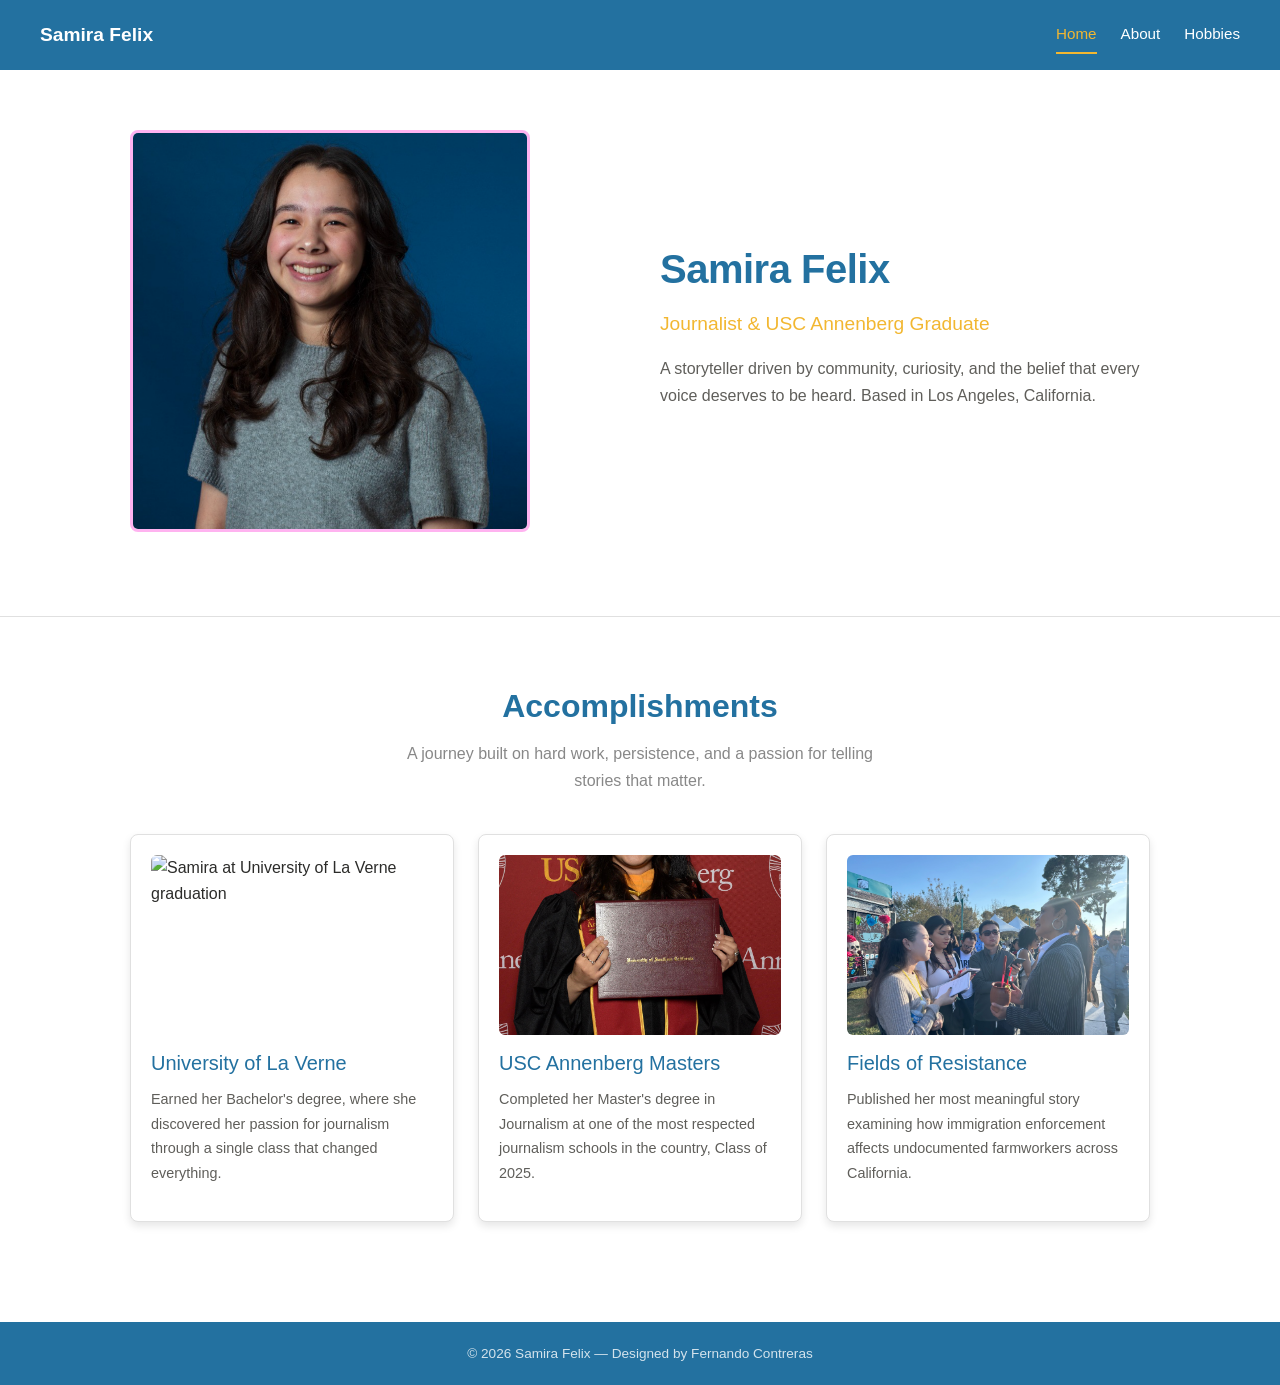
==== index.html @ d45fb2d0 "Submitting assignment 6.3 biosite development" ====
<!DOCTYPE html>
<!--
    Name: Fernando Contreras
    Date: July 3, 2026
    Assignment: 6.3 bioSite Development
    Description: Landing page for the Samira Felix bioSite project.
    Includes hero section with portrait and accomplishments cards.
    Course: CSD 340 Web Development with HTML and CSS
    Instructor: Professor Sue
-->
<html lang="en">
<head>
    <meta charset="UTF-8">
    <meta name="viewport" content="width=device-width, initial-scale=1.0">
    <meta name="description" content="Samira Felix - Journalist and USC Annenberg graduate">
    <meta name="author" content="Fernando Contreras">
    <title>Samira Felix</title>
    <link href="style.css" type="text/css" rel="stylesheet">
</head>

<body>

    <!-- Header and navigation -->
    <header>
        <a href="index.html" class="site-name">Samira Felix</a>
        <nav>
            <a href="index.html" class="active">Home</a>
            <a href="about.html">About</a>
            <a href="hobbies.html">Hobbies</a>
        </nav>
    </header>

    <!-- Hero section -->
    <section class="hero">
        <div class="hero-image">
            <img src="images/portrait.jpg" alt="Portrait of Samira Felix">
        </div>
        <div class="hero-text">
            <h1>Samira Felix</h1>
            <h2>Journalist &amp; USC Annenberg Graduate</h2>
            <p>A storyteller driven by community, curiosity, and the belief that every voice deserves to be heard. Based in Los Angeles, California.</p>
        </div>
    </section>

    <hr>

    <!-- Accomplishments section -->
    <div class="section-header">
        <h2>Accomplishments</h2>
        <p>A journey built on hard work, persistence, and a passion for telling stories that matter.</p>
    </div>

    <div class="card-grid">
        <div class="card">
            <img src="images/ulv_grad.jpg" alt="Samira at University of La Verne graduation">
            <h3>University of La Verne</h3>
            <p>Earned her Bachelor's degree, where she discovered her passion for journalism through a single class that changed everything.</p>
        </div>
        <div class="card">
            <img src="images/usc_grad.jpg" alt="Samira at USC Annenberg graduation">
            <h3>USC Annenberg Masters</h3>
            <p>Completed her Master's degree in Journalism at one of the most respected journalism schools in the country, Class of 2025.</p>
        </div>
        <div class="card">
            <img src="images/reporting.jpg" alt="Samira reporting on camera">
            <h3>Fields of Resistance</h3>
            <p>Published her most meaningful story examining how immigration enforcement affects undocumented farmworkers across California.</p>
        </div>
    </div>

    <!-- Footer -->
    <footer>
        <p>&copy; 2026 Samira Felix &mdash; Designed by Fernando Contreras</p>
    </footer>

</body>
</html>
---- style.css ----
/*
    Name: Fernando Contreras
    Date: July 3, 2026
    Assignment: 6.3 bioSite Development
    Description: Main stylesheet for the Samira Felix bioSite project.
    Covers atoms and molecules: colors, fonts, headings, layout,
    navigation, cards, and footer styles.
    Course: CSD 340 Web Development with HTML and CSS
    Instructor: Professor Sue
*/

/* =====================
   ATOMS: Colors & Base
   ===================== */

/* Color palette:
   Pink (primary accent): #FFB3F0
   Gold (secondary accent): #F2B731
   Dark Blue (structure): #2371A0
   Bright Blue (links): #2B77F8
   Light Green (touches): #C1F2AC
*/

* {
    box-sizing: border-box;
    margin: 0;
    padding: 0;
}

body {
    font-family: 'Helvetica', 'Arial', sans-serif;
    font-size: 16px;
    font-weight: 400;
    line-height: 1.6;
    color: #2C2C2A;
    background-color: #FFFFFF;
}

/* =====================
   ATOMS: Typography
   ===================== */

h1 {
    font-size: 2.5em;
    font-weight: 700;
    color: #2371A0;
    letter-spacing: -0.5px;
}

h2 {
    font-size: 1.75em;
    font-weight: 600;
    color: #2C2C2A;
}

h3 {
    font-size: 1.25em;
    font-weight: 500;
    color: #2C2C2A;
}

h4 {
    font-size: 1em;
    font-weight: 500;
    color: #5F5E5A;
}

p {
    font-size: 1em;
    font-weight: 400;
    line-height: 1.7;
    max-width: 65ch;
    margin-bottom: 16px;
}

/* =====================
   ATOMS: Links
   ===================== */

a {
    color: #2B77F8;
    text-decoration: none;
}

a:hover {
    color: #2371A0;
    text-decoration: underline;
}

a:visited {
    color: #7B5EA7;
}

/* =====================
   ATOMS: Images
   ===================== */

img {
    max-width: 100%;
    height: auto;
    display: block;
    border-radius: 6px;
}

figcaption {
    font-size: 0.8em;
    color: #888;
    font-style: italic;
    margin-top: 4px;
    text-align: center;
}

/* =====================
   ATOMS: Dividers
   ===================== */

hr {
    border: none;
    border-top: 1px solid #E0E0E0;
    margin: 24px 0;
}

/* =====================
   MOLECULES: Header
   ===================== */

header {
    background-color: #2371A0;
    color: white;
    padding: 16px 40px;
    display: flex;
    align-items: center;
    justify-content: space-between;
}

header .site-name {
    font-size: 1.2em;
    font-weight: 700;
    color: white;
    text-decoration: none;
}

header .site-name:hover {
    color: #FFB3F0;
}

/* =====================
   MOLECULES: Navigation
   ===================== */

nav {
    display: flex;
    gap: 24px;
}

nav a {
    color: white;
    text-decoration: none;
    font-size: 0.95em;
    font-weight: 500;
    padding: 6px 0;
    border-bottom: 2px solid transparent;
}

nav a:hover {
    border-bottom: 2px solid #FFB3F0;
    color: #FFB3F0;
    text-decoration: none;
}

nav a.active {
    border-bottom: 2px solid #F2B731;
    color: #F2B731;
}

/* =====================
   MOLECULES: Hero Section
   ===================== */

.hero {
    display: grid;
    grid-template-columns: 1fr 1fr;
    gap: 40px;
    align-items: center;
    padding: 60px 40px;
    max-width: 1100px;
    margin: 0 auto;
}

.hero-image img {
    width: 100%;
    max-width: 400px;
    border-radius: 8px;
    border: 3px solid #FFB3F0;
}

.hero-text h1 {
    margin-bottom: 8px;
}

.hero-text h2 {
    color: #F2B731;
    font-weight: 400;
    font-size: 1.2em;
    margin-bottom: 16px;
}

.hero-text p {
    color: #5F5E5A;
}

/* =====================
   MOLECULES: Cards
   ===================== */

.card-grid {
    display: grid;
    grid-template-columns: repeat(3, 1fr);
    gap: 24px;
    padding: 40px;
    max-width: 1100px;
    margin: 0 auto;
}

.card {
    background: #FFFFFF;
    border: 1px solid #E0E0E0;
    border-radius: 8px;
    padding: 20px;
    box-shadow: 0 4px 8px 0 rgba(0, 0, 0, 0.1);
    transition: 0.3s;
}

.card:hover {
    box-shadow: 0 8px 16px 0 rgba(0, 0, 0, 0.15);
}

.card img {
    width: 100%;
    height: 180px;
    object-fit: cover;
    border-radius: 6px;
    margin-bottom: 12px;
}

.card h3 {
    color: #2371A0;
    margin-bottom: 8px;
}

.card p {
    font-size: 0.9em;
    color: #5F5E5A;
}

/* =====================
   MOLECULES: Section Headers
   ===================== */

.section-header {
    text-align: center;
    padding: 40px 40px 0;
    max-width: 1100px;
    margin: 0 auto;
}

.section-header h2 {
    font-size: 2em;
    color: #2371A0;
    margin-bottom: 8px;
}

.section-header p {
    color: #888;
    max-width: 500px;
    margin: 0 auto;
}

/* =====================
   MOLECULES: Footer
   ===================== */

footer {
    background-color: #2371A0;
    color: white;
    text-align: center;
    padding: 20px 40px;
    margin-top: 60px;
}

footer p {
    font-size: 0.85em;
    color: rgba(255, 255, 255, 0.8);
    max-width: none;
    margin: 0;
}

footer a {
    color: #FFB3F0;
    text-decoration: none;
}

footer a:hover {
    text-decoration: underline;
}

/* =====================
   MOLECULES: Page Container
   ===================== */

.container {
    max-width: 1100px;
    margin: 0 auto;
    padding: 40px;
}
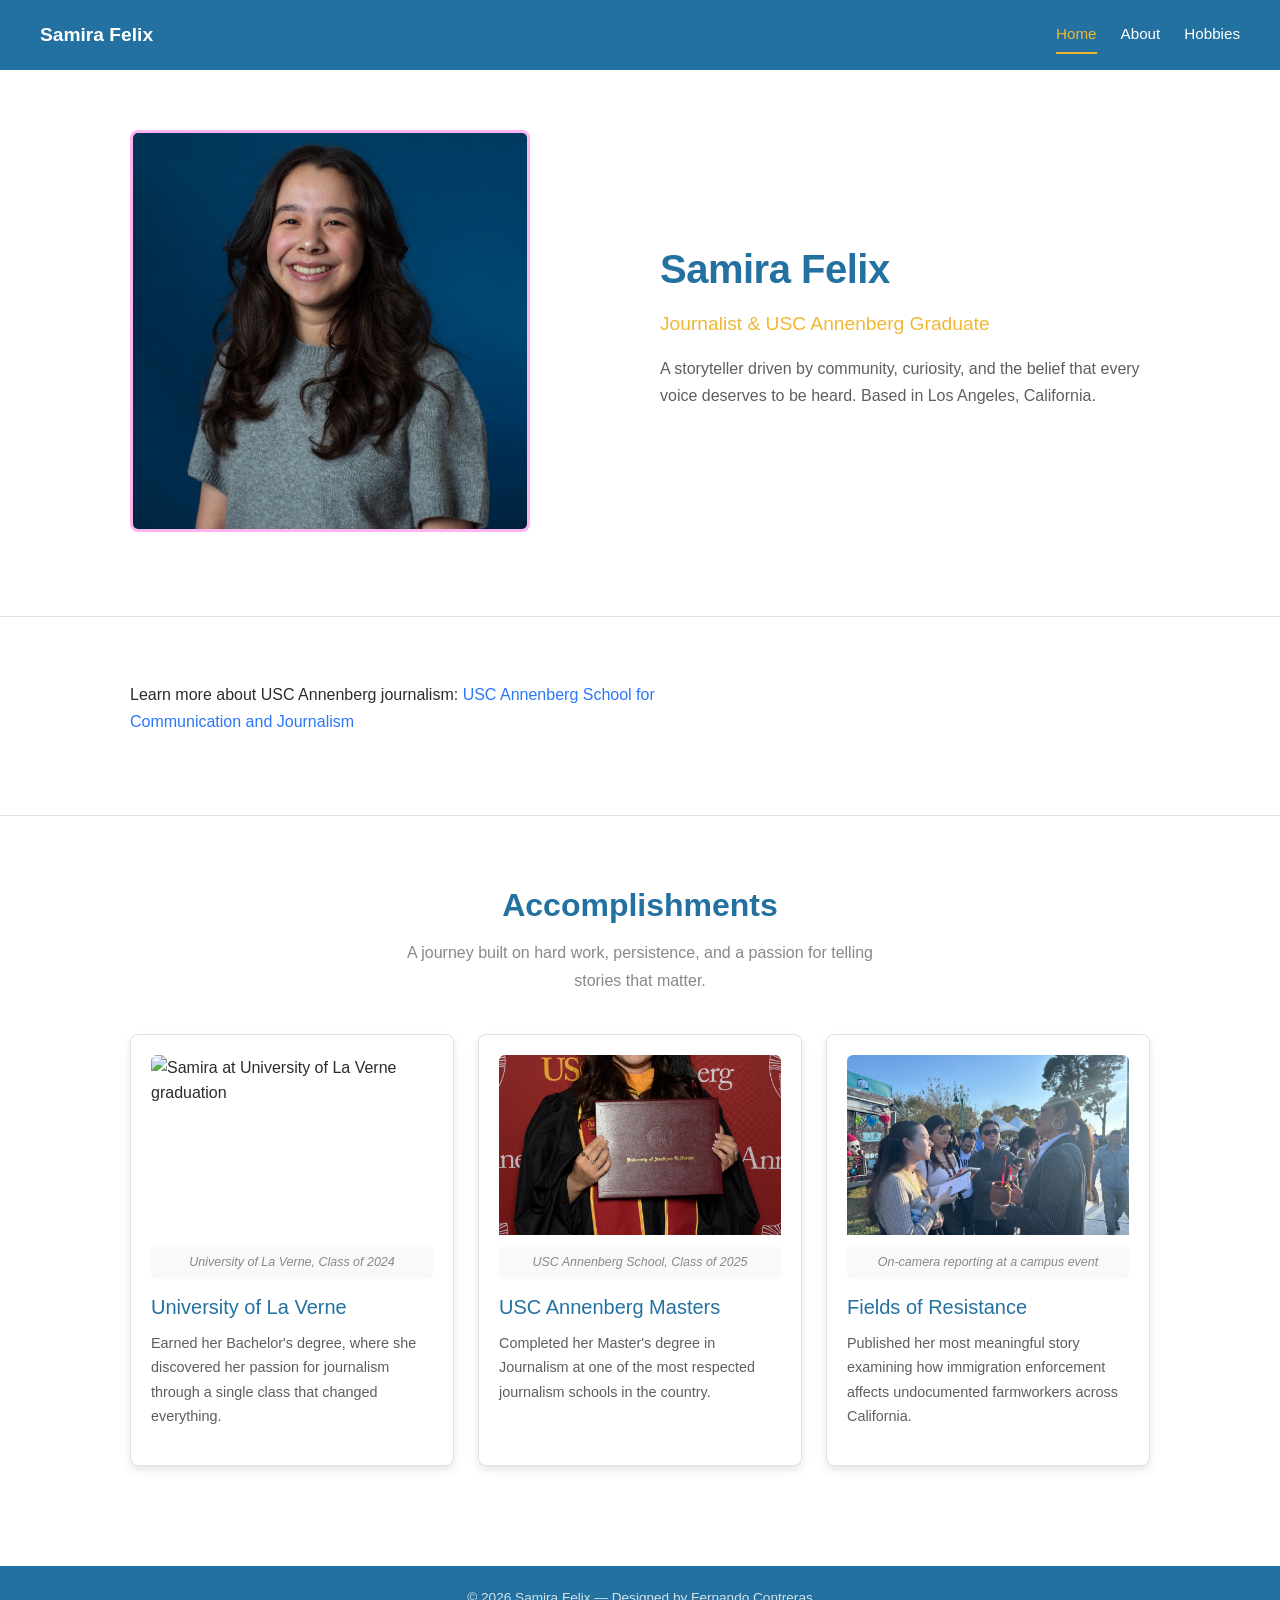
==== commit 4ddbc181: "Modifying the header and also about page and hobbies page" ====
--- a/index.html
+++ b/index.html
@@ -1,4 +1,4 @@
-<!DOCTYPE html>
+<!doctype html>
 <!--
     Name: Fernando Contreras
     Date: July 3, 2026
@@ -9,69 +9,113 @@
     Instructor: Professor Sue
 -->
 <html lang="en">
-<head>
-    <meta charset="UTF-8">
-    <meta name="viewport" content="width=device-width, initial-scale=1.0">
-    <meta name="description" content="Samira Felix - Journalist and USC Annenberg graduate">
-    <meta name="author" content="Fernando Contreras">
+  <head>
+    <meta charset="UTF-8" />
+    <meta name="viewport" content="width=device-width, initial-scale=1.0" />
+    <meta
+      name="description"
+      content="Samira Felix - Journalist and USC Annenberg graduate"
+    />
+    <meta name="author" content="Fernando Contreras" />
     <title>Samira Felix</title>
-    <link href="style.css" type="text/css" rel="stylesheet">
-</head>
+    <link href="style.css" type="text/css" rel="stylesheet" />
+  </head>
 
-<body>
-
+  <body>
     <!-- Header and navigation -->
     <header>
-        <a href="index.html" class="site-name">Samira Felix</a>
-        <nav>
-            <a href="index.html" class="active">Home</a>
-            <a href="about.html">About</a>
-            <a href="hobbies.html">Hobbies</a>
-        </nav>
+      <a href="index.html" class="site-name">Samira Felix</a>
+      <nav>
+        <a href="index.html" class="active">Home</a>
+        <a href="about.html">About</a>
+        <a href="hobbies.html">Hobbies</a>
+      </nav>
     </header>
 
     <!-- Hero section -->
     <section class="hero">
-        <div class="hero-image">
-            <img src="images/portrait.jpg" alt="Portrait of Samira Felix">
-        </div>
-        <div class="hero-text">
-            <h1>Samira Felix</h1>
-            <h2>Journalist &amp; USC Annenberg Graduate</h2>
-            <p>A storyteller driven by community, curiosity, and the belief that every voice deserves to be heard. Based in Los Angeles, California.</p>
-        </div>
+      <div class="hero-image">
+        <img src="images/portrait.jpg" alt="Portrait of Samira Felix" />
+      </div>
+      <div class="hero-text">
+        <h1>Samira Felix</h1>
+        <h2>Journalist &amp; USC Annenberg Graduate</h2>
+        <p>
+          A storyteller driven by community, curiosity, and the belief that
+          every voice deserves to be heard. Based in Los Angeles, California.
+        </p>
+      </div>
     </section>
 
-    <hr>
+    <hr />
+
+    <div class="container">
+      <p>
+        Learn more about USC Annenberg journalism:
+        <a href="https://annenberg.usc.edu/" target="_blank"
+          >USC Annenberg School for Communication and Journalism</a
+        >
+      </p>
+    </div>
+
+    <hr />
 
     <!-- Accomplishments section -->
     <div class="section-header">
-        <h2>Accomplishments</h2>
-        <p>A journey built on hard work, persistence, and a passion for telling stories that matter.</p>
+      <h2>Accomplishments</h2>
+      <p>
+        A journey built on hard work, persistence, and a passion for telling
+        stories that matter.
+      </p>
     </div>
 
     <div class="card-grid">
-        <div class="card">
-            <img src="images/ulv_grad.jpg" alt="Samira at University of La Verne graduation">
-            <h3>University of La Verne</h3>
-            <p>Earned her Bachelor's degree, where she discovered her passion for journalism through a single class that changed everything.</p>
-        </div>
-        <div class="card">
-            <img src="images/usc_grad.jpg" alt="Samira at USC Annenberg graduation">
-            <h3>USC Annenberg Masters</h3>
-            <p>Completed her Master's degree in Journalism at one of the most respected journalism schools in the country, Class of 2025.</p>
-        </div>
-        <div class="card">
-            <img src="images/reporting.jpg" alt="Samira reporting on camera">
-            <h3>Fields of Resistance</h3>
-            <p>Published her most meaningful story examining how immigration enforcement affects undocumented farmworkers across California.</p>
-        </div>
+      <div class="card">
+        <figure>
+          <img
+            src="images/ulv_grad.jpg"
+            alt="Samira at University of La Verne graduation"
+          />
+          <figcaption>University of La Verne, Class of 2024</figcaption>
+        </figure>
+        <h3>University of La Verne</h3>
+        <p>
+          Earned her Bachelor's degree, where she discovered her passion for
+          journalism through a single class that changed everything.
+        </p>
+      </div>
+
+      <div class="card">
+        <figure>
+          <img
+            src="images/usc_grad.jpg"
+            alt="Samira at USC Annenberg graduation"
+          />
+          <figcaption>USC Annenberg School, Class of 2025</figcaption>
+        </figure>
+        <h3>USC Annenberg Masters</h3>
+        <p>
+          Completed her Master's degree in Journalism at one of the most
+          respected journalism schools in the country.
+        </p>
+      </div>
+
+      <div class="card">
+        <figure>
+          <img src="images/reporting.jpg" alt="Samira reporting on camera" />
+          <figcaption>On-camera reporting at a campus event</figcaption>
+        </figure>
+        <h3>Fields of Resistance</h3>
+        <p>
+          Published her most meaningful story examining how immigration
+          enforcement affects undocumented farmworkers across California.
+        </p>
+      </div>
     </div>
 
     <!-- Footer -->
     <footer>
-        <p>&copy; 2026 Samira Felix &mdash; Designed by Fernando Contreras</p>
+      <p>&copy; 2026 Samira Felix &mdash; Designed by Fernando Contreras</p>
     </footer>
-
-</body>
-</html>+  </body>
+</html>
--- a/style.css
+++ b/style.css
@@ -312,4 +312,31 @@
     max-width: 1100px;
     margin: 0 auto;
     padding: 40px;
+}
+
+/* =====================
+   ATOMS: Figure & Caption
+   ===================== */
+
+figure {
+    margin: 0;
+    padding: 0;
+}
+
+.card figure img {
+    width: 100%;
+    height: 180px;
+    object-fit: cover;
+    border-radius: 6px 6px 0 0;
+}
+
+.card figcaption {
+    font-size: 0.78em;
+    color: #888;
+    font-style: italic;
+    text-align: center;
+    padding: 6px 8px;
+    background: #f9f9f9;
+    border-radius: 0 0 6px 6px;
+    margin-bottom: 12px;
 }
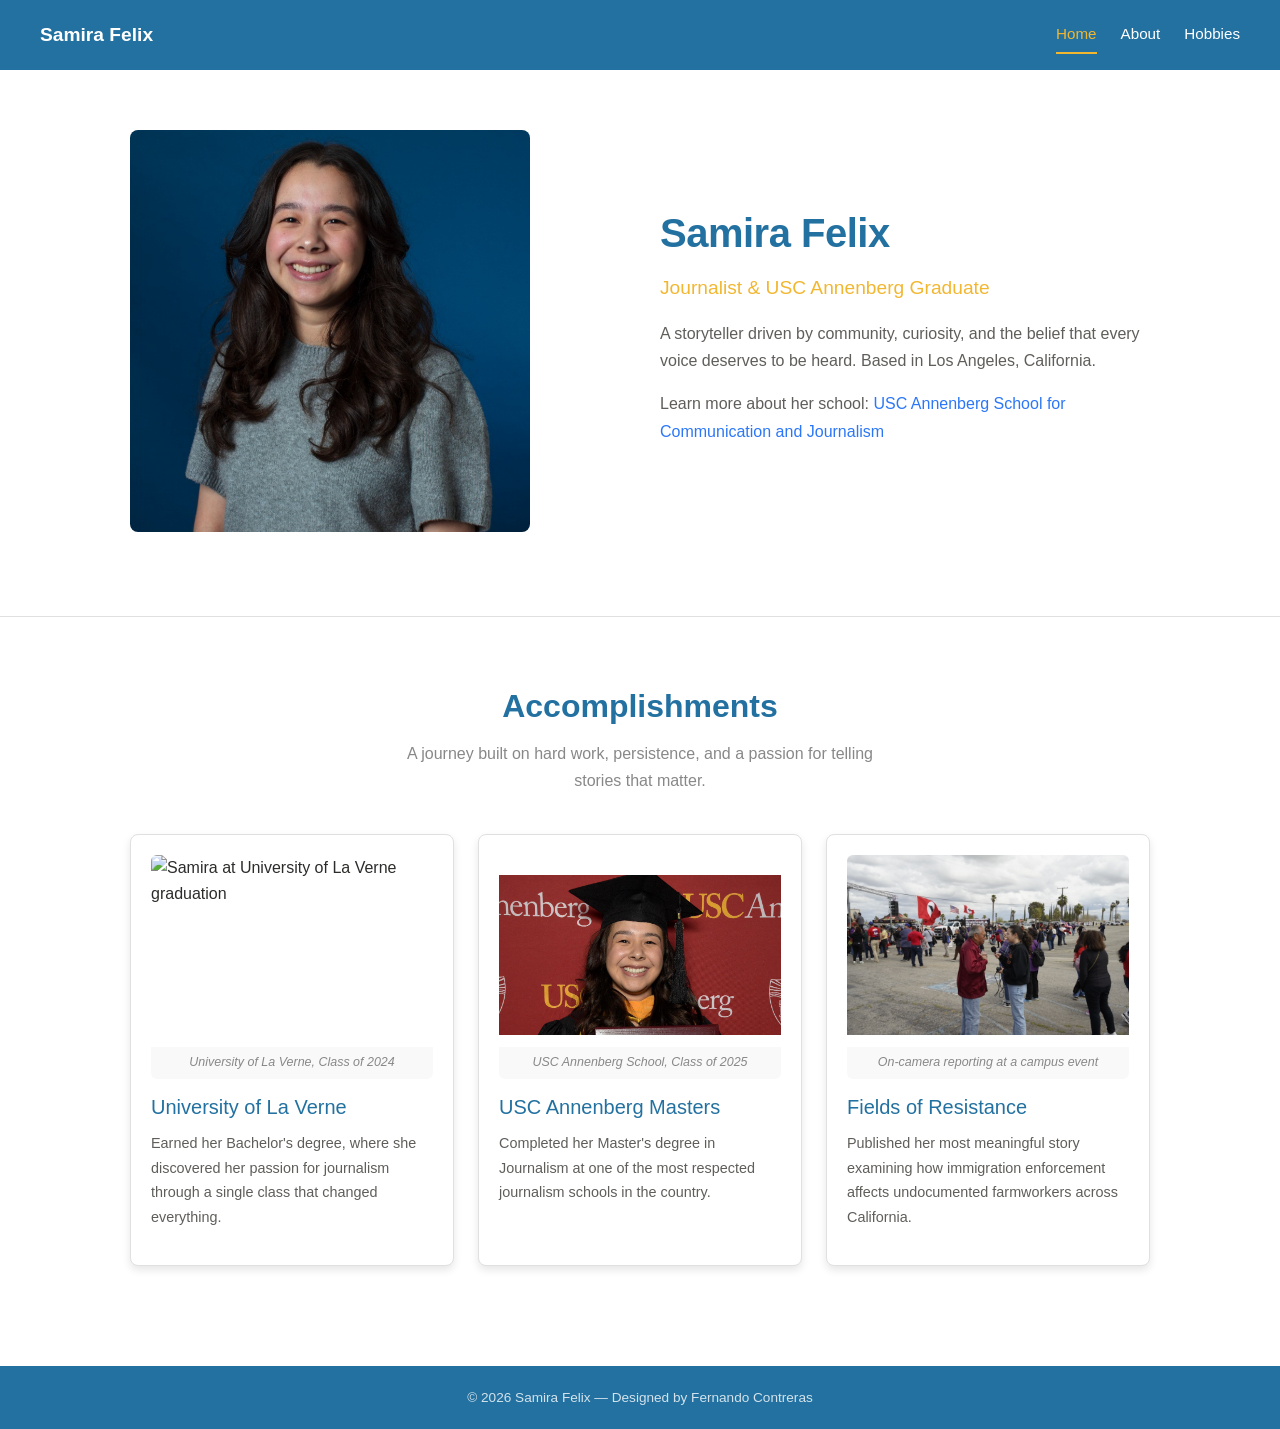
==== commit 1561813f: "Submitting assignment 7.2 biosite development and github pages deployment" ====
--- a/index.html
+++ b/index.html
@@ -44,19 +44,14 @@
           A storyteller driven by community, curiosity, and the belief that
           every voice deserves to be heard. Based in Los Angeles, California.
         </p>
+        <p>
+          Learn more about her school:
+          <a href="https://annenberg.usc.edu/" target="_blank"
+            >USC Annenberg School for Communication and Journalism</a
+          >
+        </p>
       </div>
     </section>
-
-    <hr />
-
-    <div class="container">
-      <p>
-        Learn more about USC Annenberg journalism:
-        <a href="https://annenberg.usc.edu/" target="_blank"
-          >USC Annenberg School for Communication and Journalism</a
-        >
-      </p>
-    </div>
 
     <hr />
 
--- a/style.css
+++ b/style.css
@@ -191,7 +191,6 @@
     width: 100%;
     max-width: 400px;
     border-radius: 8px;
-    border: 3px solid #FFB3F0;
 }
 
 .hero-text h1 {
@@ -328,6 +327,7 @@
     height: 180px;
     object-fit: cover;
     border-radius: 6px 6px 0 0;
+    object-position: top;
 }
 
 .card figcaption {
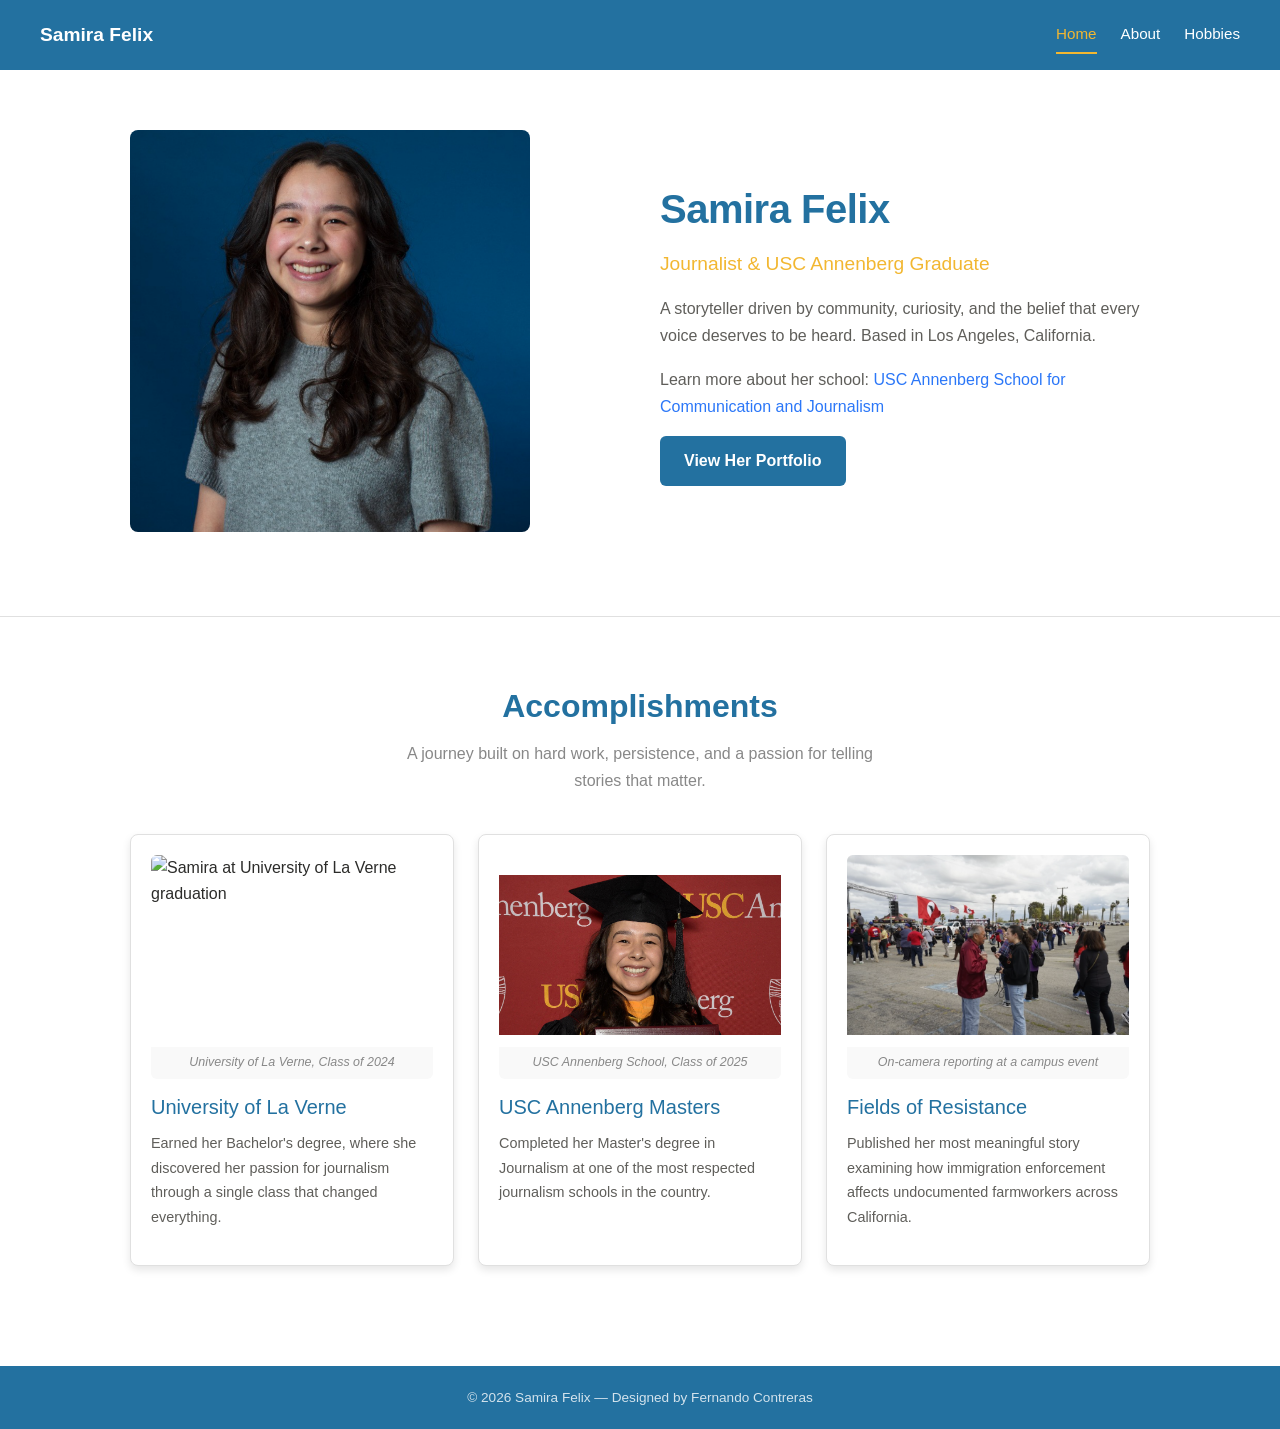
==== commit 2d58ffd5: "Final submission assignment 10.2 biosite project" ====
--- a/index.html
+++ b/index.html
@@ -50,6 +50,9 @@
             >USC Annenberg School for Communication and Journalism</a
           >
         </p>
+        <a href="https://www.samirafelix.com/" class="btn" target="_blank"
+          >View Her Portfolio</a
+        >
       </div>
     </section>
 
--- a/style.css
+++ b/style.css
@@ -153,7 +153,10 @@
     gap: 24px;
 }
 
-nav a {
+/* Each rule names :visited too, so a nav link looks exactly the same
+   whether or not that page has already been visited. */
+nav a,
+nav a:visited {
     color: white;
     text-decoration: none;
     font-size: 0.95em;
@@ -162,13 +165,15 @@
     border-bottom: 2px solid transparent;
 }
 
-nav a:hover {
+nav a:hover,
+nav a:visited:hover {
     border-bottom: 2px solid #FFB3F0;
     color: #FFB3F0;
     text-decoration: none;
 }
 
-nav a.active {
+nav a.active,
+nav a.active:visited {
     border-bottom: 2px solid #F2B731;
     color: #F2B731;
 }
@@ -206,6 +211,29 @@
 
 .hero-text p {
     color: #5F5E5A;
+}
+
+/* =====================
+   ATOMS: Buttons
+   ===================== */
+
+/* :visited is included so the button keeps its colors after being clicked. */
+.btn,
+.btn:visited {
+    display: inline-block;
+    background-color: #2371A0;
+    color: #FFFFFF;
+    font-weight: 600;
+    padding: 12px 24px;
+    border-radius: 6px;
+    text-decoration: none;
+}
+
+.btn:hover,
+.btn:visited:hover {
+    background-color: #2B77F8;
+    color: #FFFFFF;
+    text-decoration: none;
 }
 
 /* =====================
